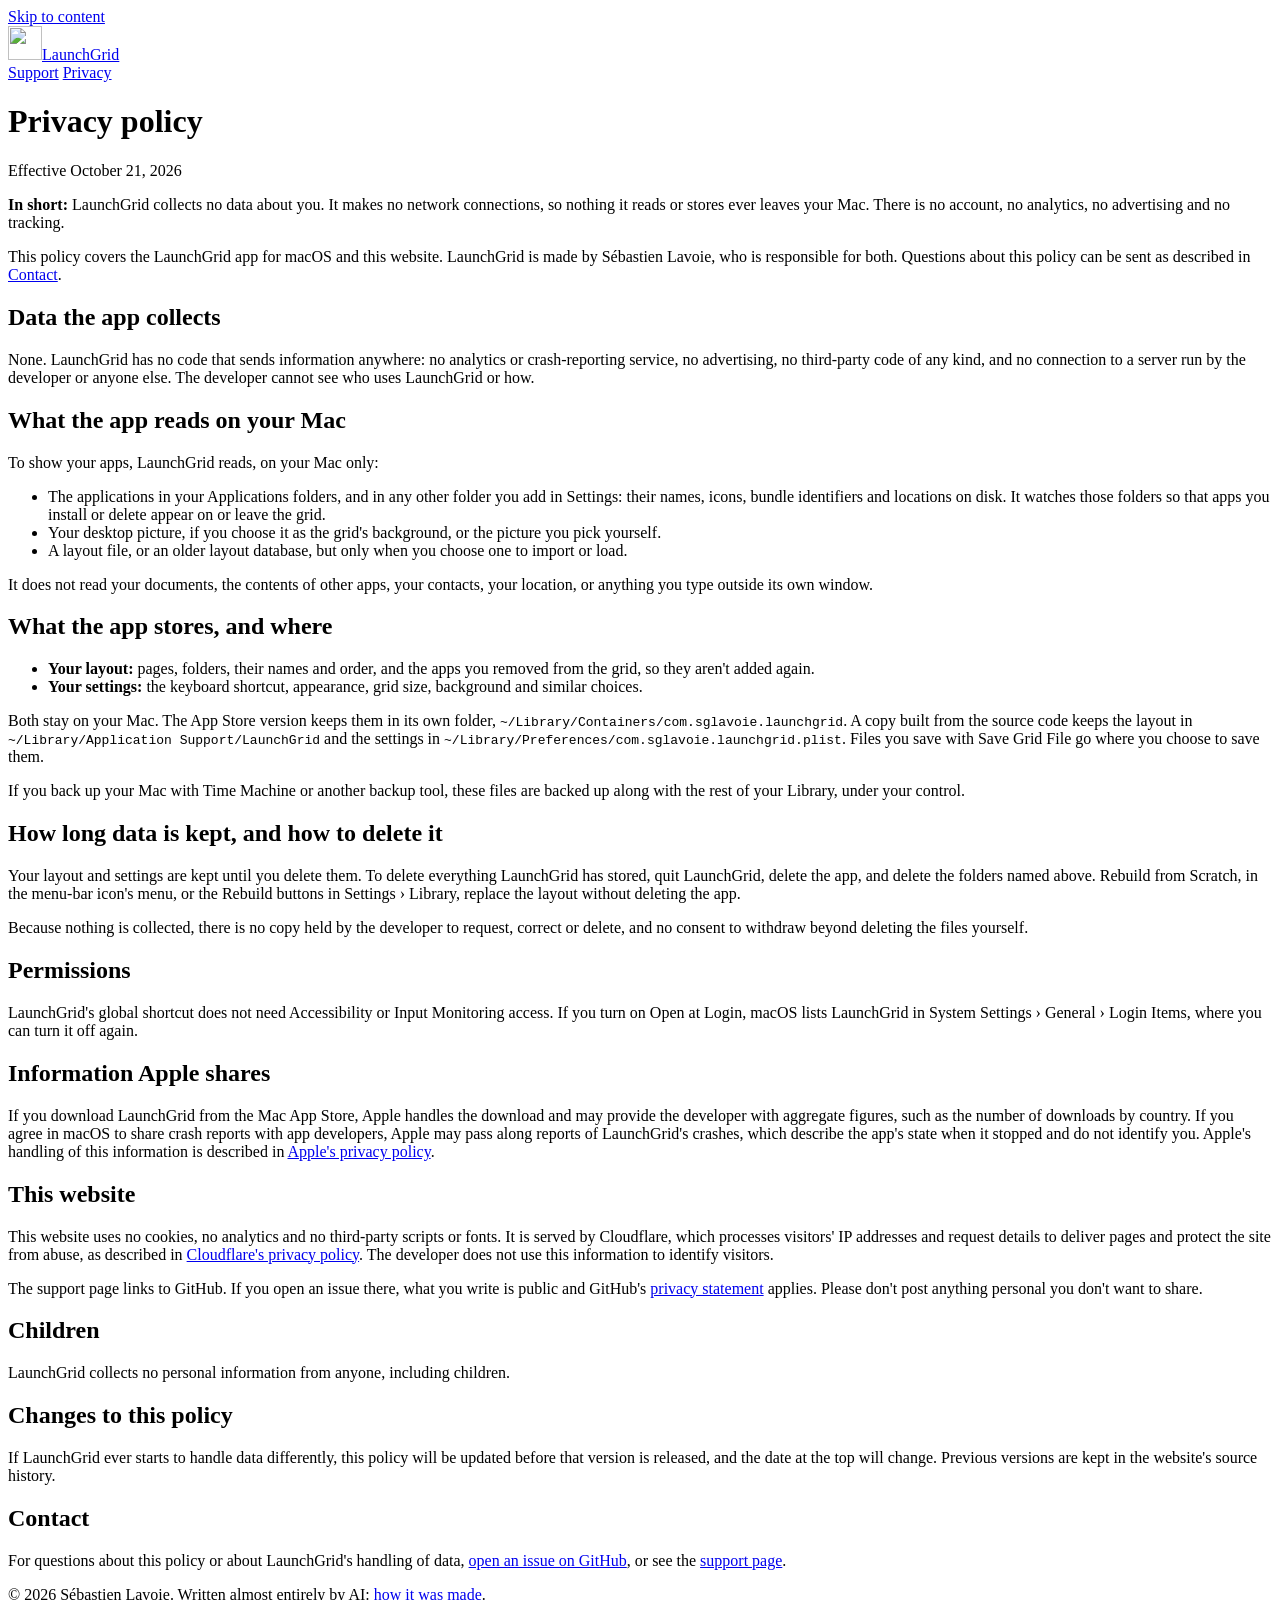
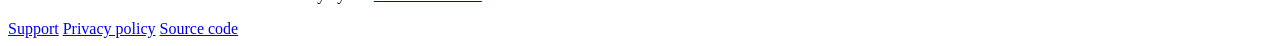
==== website/public/privacy/index.html @ fd035d3e "feat: add LaunchGrid website and Mac App Store groundwork Add a static website for launchgrid.sglavo" ====
<!doctype html>
<html lang="en">
<head>
    <meta charset="utf-8">
    <meta name="viewport" content="width=device-width, initial-scale=1">
    <title>Privacy policy: LaunchGrid</title>
    <meta name="description" content="LaunchGrid collects no data. This policy explains what the app reads on your Mac, where it stores your layout and settings, and how to delete them.">
    <link rel="canonical" href="https://launchgrid.sglavoie.com/privacy/">
    <meta name="theme-color" content="#29336b">
    <link rel="icon" href="/favicon.png" type="image/png">
    <link rel="apple-touch-icon" href="/apple-touch-icon.png">
    <link rel="stylesheet" href="/style.css">
</head>
<body>
<a class="skip" href="#main">Skip to content</a>
<header class="site-header">
    <div class="wrap">
        <a class="brand" href="/"><img src="/favicon.png" alt="" width="34" height="34">LaunchGrid</a>
        <nav class="site-nav" aria-label="Site">
            <a href="/support/">Support</a>
            <a href="/privacy/" aria-current="page">Privacy</a>
        </nav>
    </div>
</header>

<main id="main" class="doc">
    <div class="wrap">
        <h1>Privacy policy</h1>
        <p class="updated">Effective October 21, 2026</p>

        <div class="summary">
            <p><strong>In short:</strong> LaunchGrid collects no data about you. It makes no network connections, so nothing it reads or stores ever leaves your Mac. There is no account, no analytics, no advertising and no tracking.</p>
        </div>

        <p>This policy covers the LaunchGrid app for macOS and this website. LaunchGrid is made by Sébastien Lavoie, who is responsible for both. Questions about this policy can be sent as described in <a href="#contact">Contact</a>.</p>

        <h2>Data the app collects</h2>
        <p>None. LaunchGrid has no code that sends information anywhere: no analytics or crash-reporting service, no advertising, no third-party code of any kind, and no connection to a server run by the developer or anyone else. The developer cannot see who uses LaunchGrid or how.</p>

        <h2>What the app reads on your Mac</h2>
        <p>To show your apps, LaunchGrid reads, on your Mac only:</p>
        <ul>
            <li>The applications in your Applications folders, and in any other folder you add in Settings: their names, icons, bundle identifiers and locations on disk. It watches those folders so that apps you install or delete appear on or leave the grid.</li>
            <li>Your desktop picture, if you choose it as the grid's background, or the picture you pick yourself.</li>
            <li>A layout file, or an older layout database, but only when you choose one to import or load.</li>
        </ul>
        <p>It does not read your documents, the contents of other apps, your contacts, your location, or anything you type outside its own window.</p>

        <h2 id="what-the-app-stores">What the app stores, and where</h2>
        <ul>
            <li><strong>Your layout:</strong> pages, folders, their names and order, and the apps you removed from the grid, so they aren't added again.</li>
            <li><strong>Your settings:</strong> the keyboard shortcut, appearance, grid size, background and similar choices.</li>
        </ul>
        <p>Both stay on your Mac. The App Store version keeps them in its own folder, <code>~/Library/Containers/com.sglavoie.launchgrid</code>. A copy built from the source code keeps the layout in <code>~/Library/Application Support/LaunchGrid</code> and the settings in <code>~/Library/Preferences/com.sglavoie.launchgrid.plist</code>. Files you save with Save Grid File go where you choose to save them.</p>
        <p>If you back up your Mac with Time Machine or another backup tool, these files are backed up along with the rest of your Library, under your control.</p>

        <h2>How long data is kept, and how to delete it</h2>
        <p>Your layout and settings are kept until you delete them. To delete everything LaunchGrid has stored, quit LaunchGrid, delete the app, and delete the folders named above. Rebuild from Scratch, in the menu-bar icon's menu, or the Rebuild buttons in Settings › Library, replace the layout without deleting the app.</p>
        <p>Because nothing is collected, there is no copy held by the developer to request, correct or delete, and no consent to withdraw beyond deleting the files yourself.</p>

        <h2>Permissions</h2>
        <p>LaunchGrid's global shortcut does not need Accessibility or Input Monitoring access. If you turn on Open at Login, macOS lists LaunchGrid in System Settings › General › Login Items, where you can turn it off again.</p>

        <h2>Information Apple shares</h2>
        <p>If you download LaunchGrid from the Mac App Store, Apple handles the download and may provide the developer with aggregate figures, such as the number of downloads by country. If you agree in macOS to share crash reports with app developers, Apple may pass along reports of LaunchGrid's crashes, which describe the app's state when it stopped and do not identify you. Apple's handling of this information is described in <a href="https://www.apple.com/legal/privacy/">Apple's privacy policy</a>.</p>

        <h2>This website</h2>
        <p>This website uses no cookies, no analytics and no third-party scripts or fonts. It is served by Cloudflare, which processes visitors' IP addresses and request details to deliver pages and protect the site from abuse, as described in <a href="https://www.cloudflare.com/privacypolicy/">Cloudflare's privacy policy</a>. The developer does not use this information to identify visitors.</p>
        <p>The support page links to GitHub. If you open an issue there, what you write is public and GitHub's <a href="https://docs.github.com/site-policy/privacy-policies/github-general-privacy-statement">privacy statement</a> applies. Please don't post anything personal you don't want to share.</p>

        <h2>Children</h2>
        <p>LaunchGrid collects no personal information from anyone, including children.</p>

        <h2>Changes to this policy</h2>
        <p>If LaunchGrid ever starts to handle data differently, this policy will be updated before that version is released, and the date at the top will change. Previous versions are kept in the website's source history.</p>

        <h2 id="contact">Contact</h2>
        <p>For questions about this policy or about LaunchGrid's handling of data, <a href="https://github.com/sglavoie/LaunchGrid/issues/new">open an issue on GitHub</a>, or see the <a href="/support/">support page</a>.</p>
    </div>
</main>

<footer class="site-footer">
    <div class="wrap">
        <p>© 2026 Sébastien Lavoie. Written almost entirely by AI: <a href="/#made">how it was made</a>.</p>
        <nav aria-label="Footer">
            <a href="/support/">Support</a>
            <a href="/privacy/">Privacy policy</a>
            <a href="https://github.com/sglavoie/LaunchGrid">Source code</a>
        </nav>
    </div>
</footer>
</body>
</html>
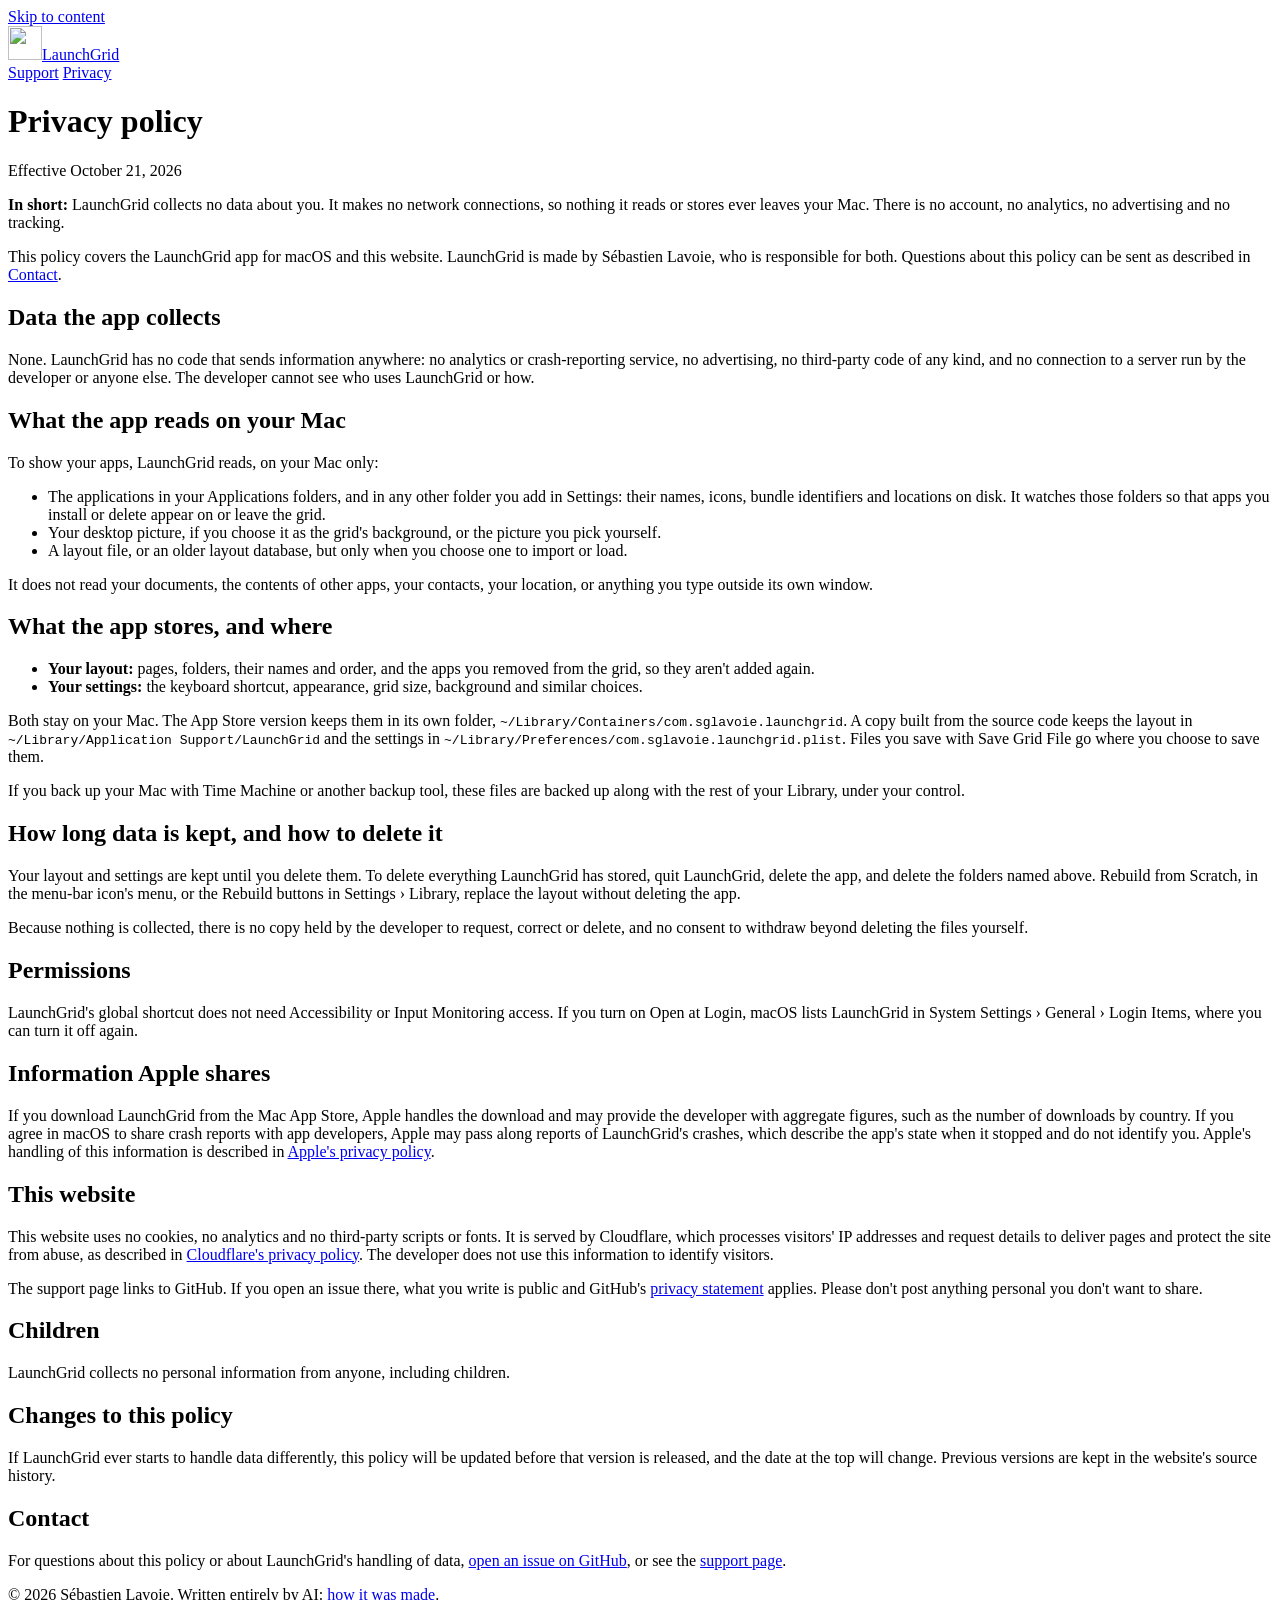
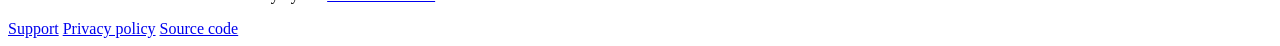
==== commit 71e05195: "feat: flash a linked section when the page can't scroll it into view Highlight the target section br" ====
--- a/website/public/privacy/index.html
+++ b/website/public/privacy/index.html
@@ -81,7 +81,7 @@
 
 <footer class="site-footer">
     <div class="wrap">
-        <p>© 2026 Sébastien Lavoie. Written almost entirely by AI: <a href="/#made">how it was made</a>.</p>
+        <p>© 2026 Sébastien Lavoie. Written entirely by AI: <a href="/#made">how it was made</a>.</p>
         <nav aria-label="Footer">
             <a href="/support/">Support</a>
             <a href="/privacy/">Privacy policy</a>
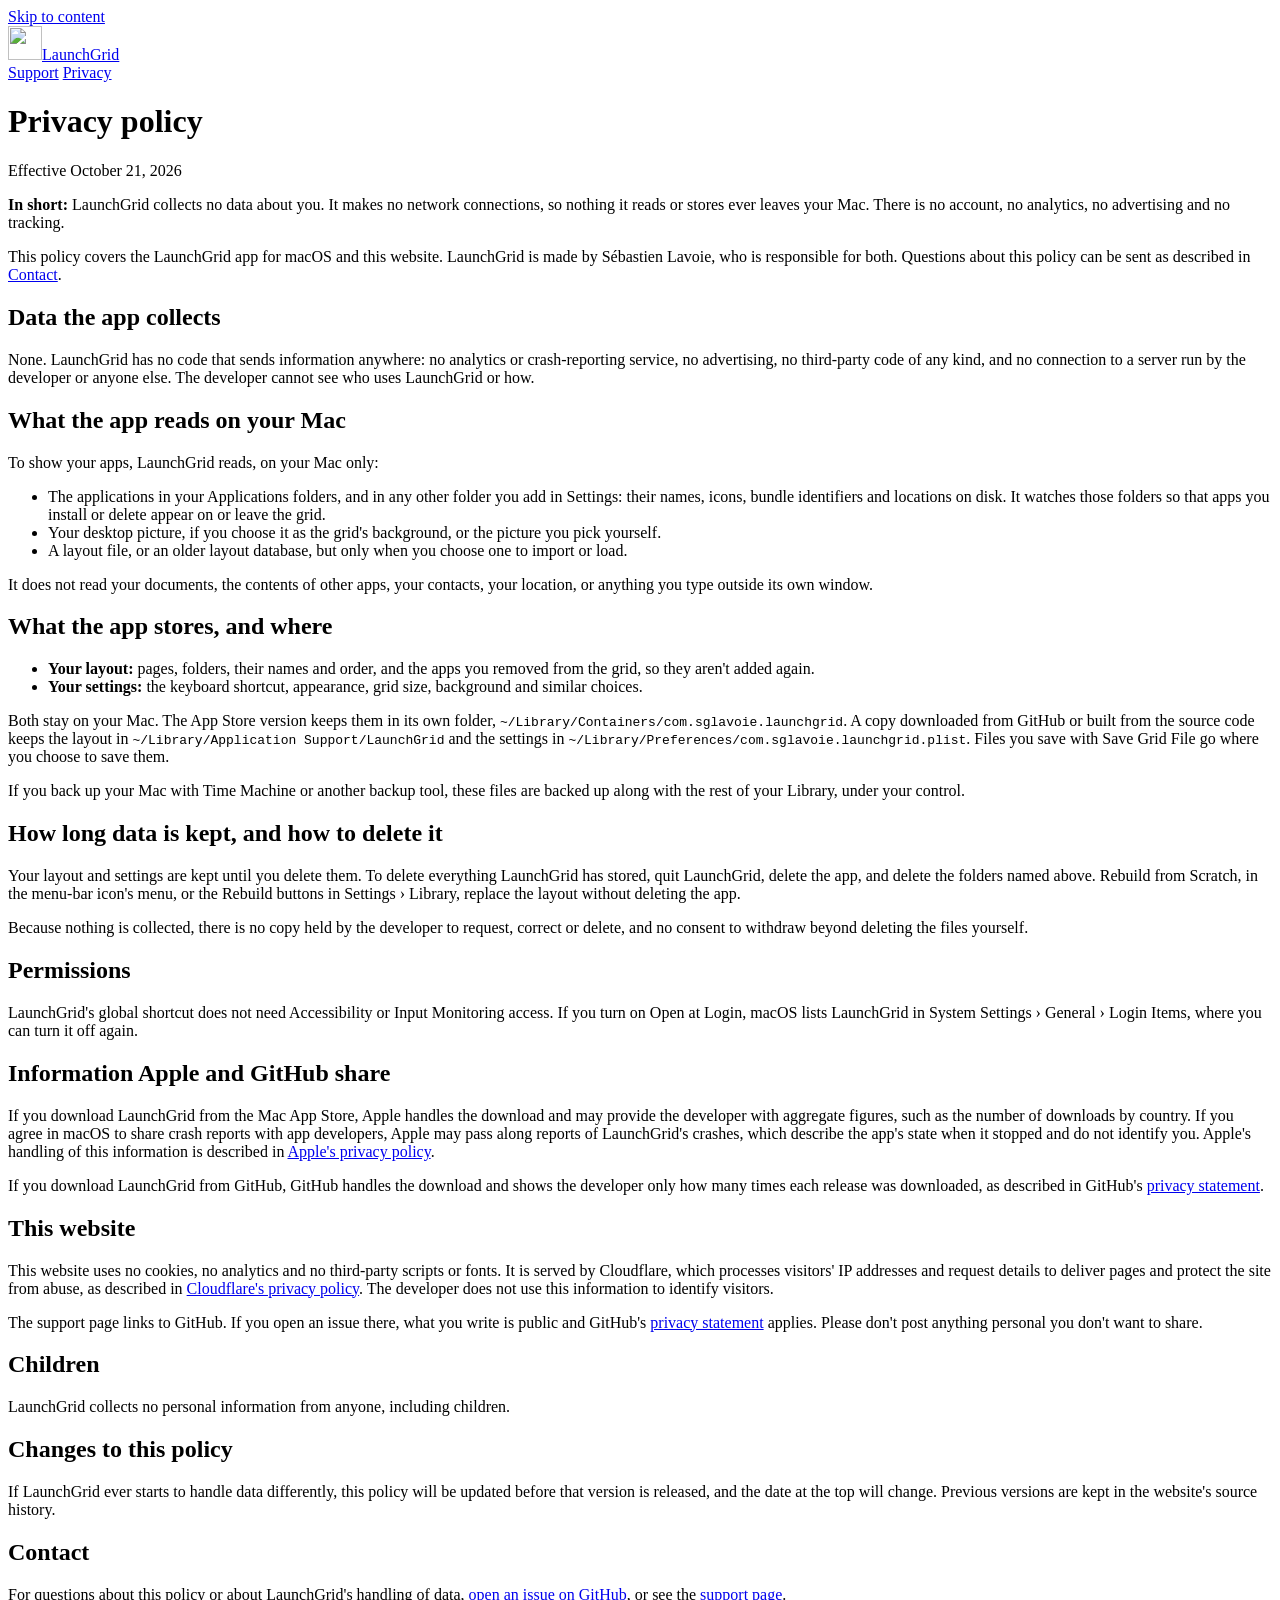
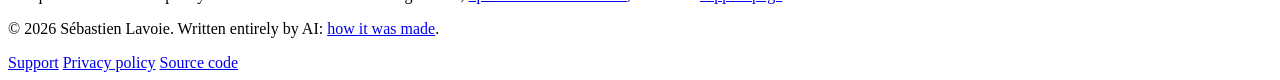
==== commit 60a9075f: "feat: ship a signed, notarised download through GitHub releases Add a release script that builds a u" ====
--- a/website/public/privacy/index.html
+++ b/website/public/privacy/index.html
@@ -51,7 +51,7 @@
             <li><strong>Your layout:</strong> pages, folders, their names and order, and the apps you removed from the grid, so they aren't added again.</li>
             <li><strong>Your settings:</strong> the keyboard shortcut, appearance, grid size, background and similar choices.</li>
         </ul>
-        <p>Both stay on your Mac. The App Store version keeps them in its own folder, <code>~/Library/Containers/com.sglavoie.launchgrid</code>. A copy built from the source code keeps the layout in <code>~/Library/Application Support/LaunchGrid</code> and the settings in <code>~/Library/Preferences/com.sglavoie.launchgrid.plist</code>. Files you save with Save Grid File go where you choose to save them.</p>
+        <p>Both stay on your Mac. The App Store version keeps them in its own folder, <code>~/Library/Containers/com.sglavoie.launchgrid</code>. A copy downloaded from GitHub or built from the source code keeps the layout in <code>~/Library/Application Support/LaunchGrid</code> and the settings in <code>~/Library/Preferences/com.sglavoie.launchgrid.plist</code>. Files you save with Save Grid File go where you choose to save them.</p>
         <p>If you back up your Mac with Time Machine or another backup tool, these files are backed up along with the rest of your Library, under your control.</p>
 
         <h2>How long data is kept, and how to delete it</h2>
@@ -61,8 +61,9 @@
         <h2>Permissions</h2>
         <p>LaunchGrid's global shortcut does not need Accessibility or Input Monitoring access. If you turn on Open at Login, macOS lists LaunchGrid in System Settings › General › Login Items, where you can turn it off again.</p>
 
-        <h2>Information Apple shares</h2>
+        <h2>Information Apple and GitHub share</h2>
         <p>If you download LaunchGrid from the Mac App Store, Apple handles the download and may provide the developer with aggregate figures, such as the number of downloads by country. If you agree in macOS to share crash reports with app developers, Apple may pass along reports of LaunchGrid's crashes, which describe the app's state when it stopped and do not identify you. Apple's handling of this information is described in <a href="https://www.apple.com/legal/privacy/">Apple's privacy policy</a>.</p>
+        <p>If you download LaunchGrid from GitHub, GitHub handles the download and shows the developer only how many times each release was downloaded, as described in GitHub's <a href="https://docs.github.com/site-policy/privacy-policies/github-general-privacy-statement">privacy statement</a>.</p>
 
         <h2>This website</h2>
         <p>This website uses no cookies, no analytics and no third-party scripts or fonts. It is served by Cloudflare, which processes visitors' IP addresses and request details to deliver pages and protect the site from abuse, as described in <a href="https://www.cloudflare.com/privacypolicy/">Cloudflare's privacy policy</a>. The developer does not use this information to identify visitors.</p>
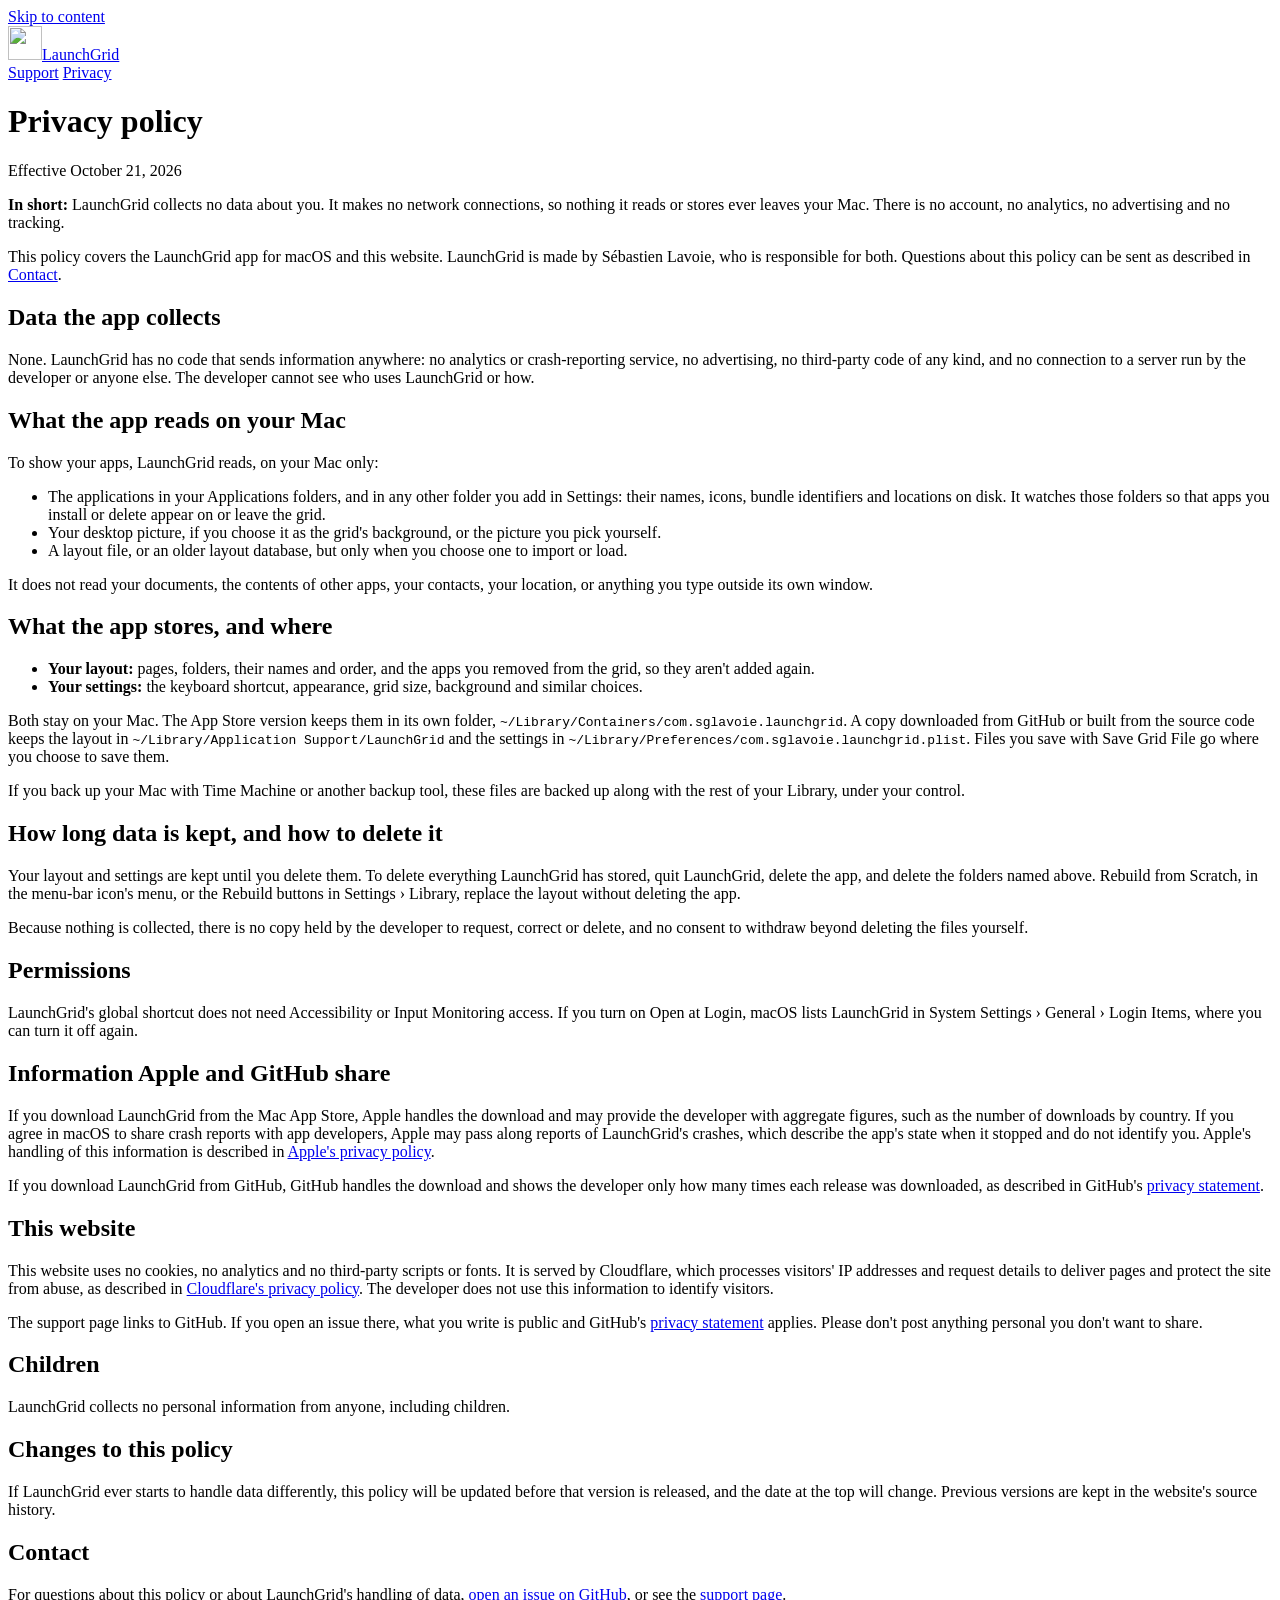
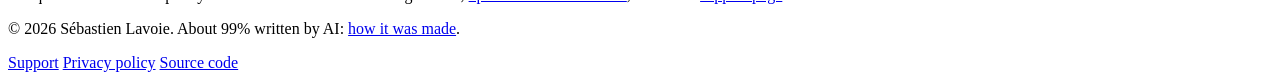
==== commit 285029eb: "fix: make saves durable and fix import, search and exclusion edge cases Fix several correctness prob" ====
--- a/website/public/privacy/index.html
+++ b/website/public/privacy/index.html
@@ -6,6 +6,10 @@
     <title>Privacy policy: LaunchGrid</title>
     <meta name="description" content="LaunchGrid collects no data. This policy explains what the app reads on your Mac, where it stores your layout and settings, and how to delete them.">
     <link rel="canonical" href="https://launchgrid.sglavoie.com/privacy/">
+    <meta property="og:title" content="Privacy policy: LaunchGrid">
+    <meta property="og:description" content="LaunchGrid collects no data: what the app reads on your Mac, where it stores your layout and settings, and how to delete them.">
+    <meta property="og:url" content="https://launchgrid.sglavoie.com/privacy/">
+    <meta property="og:type" content="website">
     <meta name="theme-color" content="#29336b">
     <link rel="icon" href="/favicon.png" type="image/png">
     <link rel="apple-touch-icon" href="/apple-touch-icon.png">
@@ -82,7 +86,7 @@
 
 <footer class="site-footer">
     <div class="wrap">
-        <p>© 2026 Sébastien Lavoie. Written entirely by AI: <a href="/#made">how it was made</a>.</p>
+        <p>© 2026 Sébastien Lavoie. About 99% written by AI: <a href="/#made">how it was made</a>.</p>
         <nav aria-label="Footer">
             <a href="/support/">Support</a>
             <a href="/privacy/">Privacy policy</a>
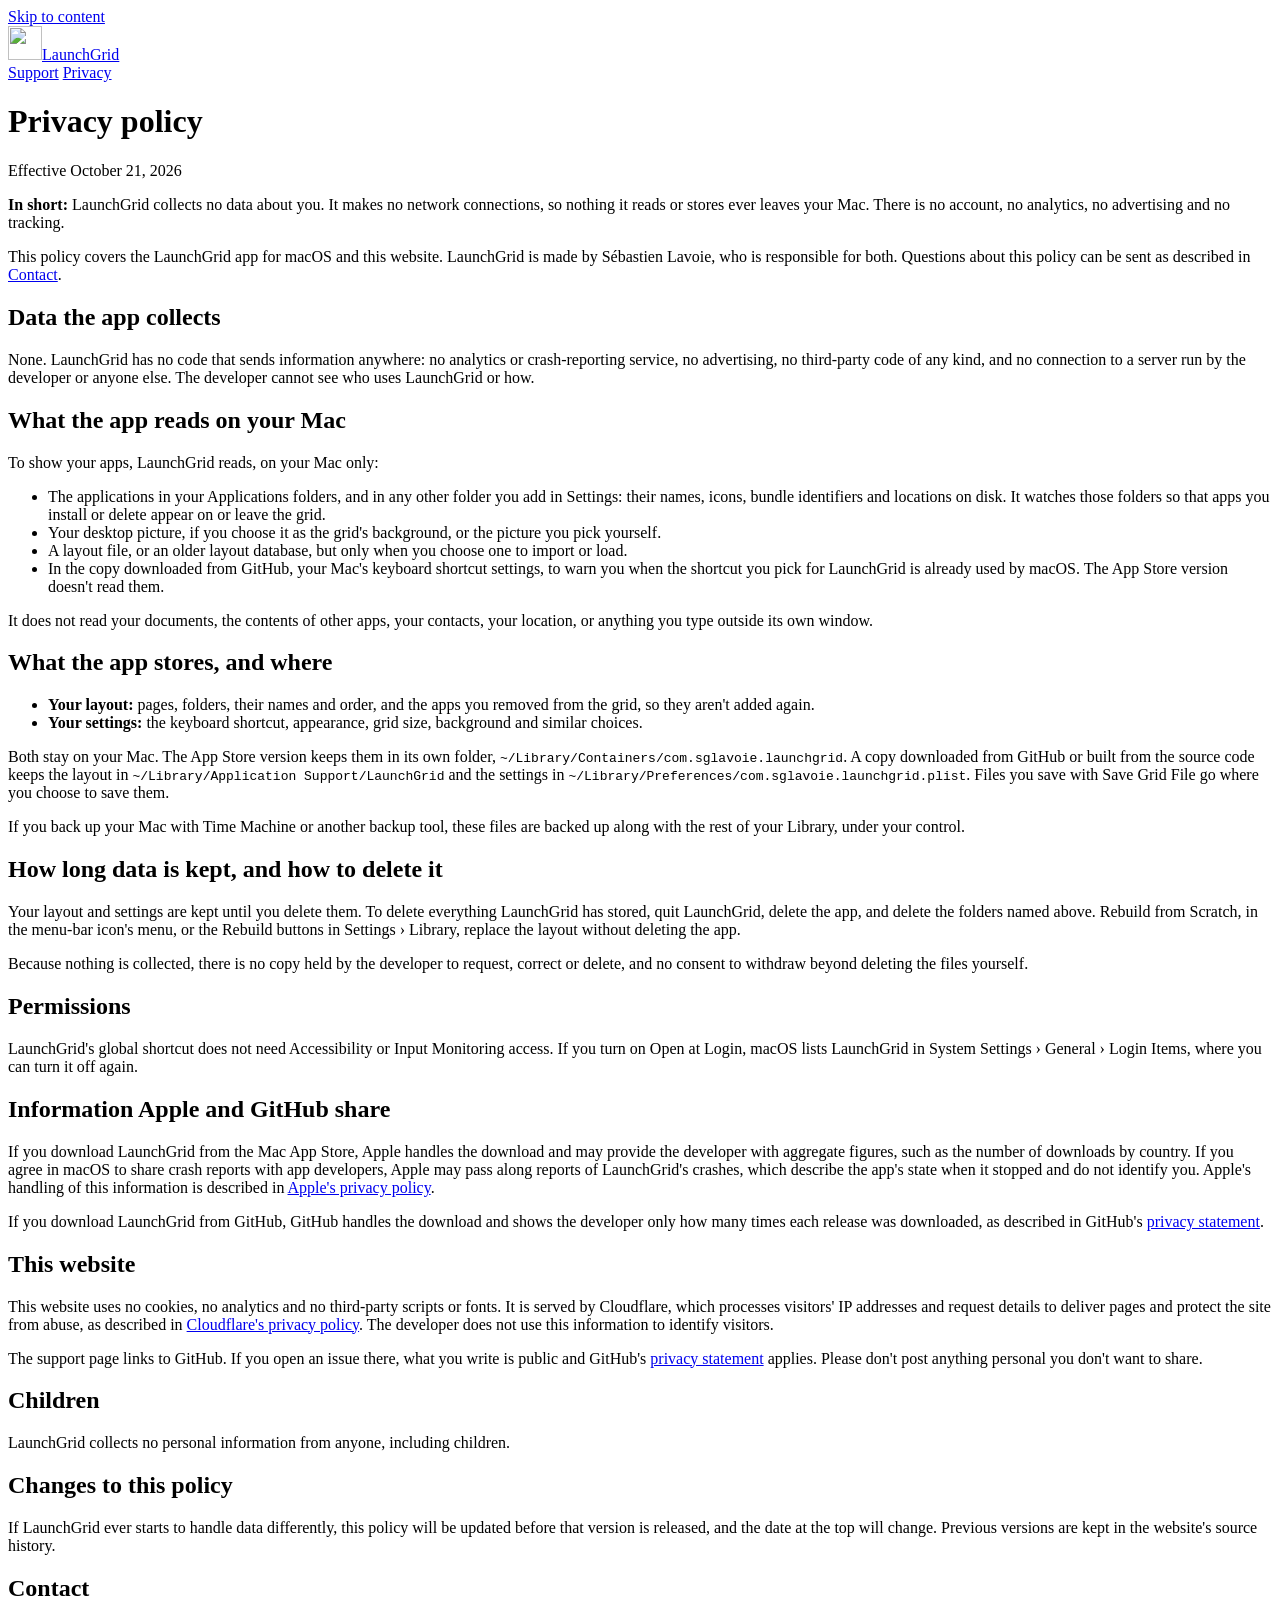
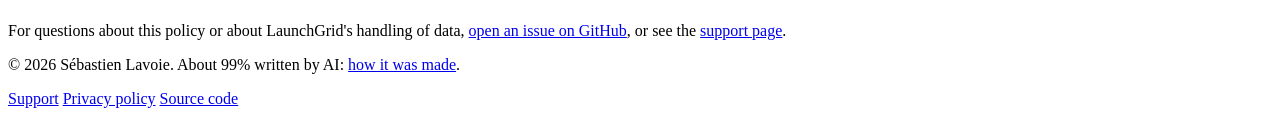
==== commit ec622341: "feat: reveal results in edit mode and fix save, drag and scan issues Add ways to find and arrange ap" ====
--- a/website/public/privacy/index.html
+++ b/website/public/privacy/index.html
@@ -47,6 +47,7 @@
             <li>The applications in your Applications folders, and in any other folder you add in Settings: their names, icons, bundle identifiers and locations on disk. It watches those folders so that apps you install or delete appear on or leave the grid.</li>
             <li>Your desktop picture, if you choose it as the grid's background, or the picture you pick yourself.</li>
             <li>A layout file, or an older layout database, but only when you choose one to import or load.</li>
+            <li>In the copy downloaded from GitHub, your Mac's keyboard shortcut settings, to warn you when the shortcut you pick for LaunchGrid is already used by macOS. The App Store version doesn't read them.</li>
         </ul>
         <p>It does not read your documents, the contents of other apps, your contacts, your location, or anything you type outside its own window.</p>
 
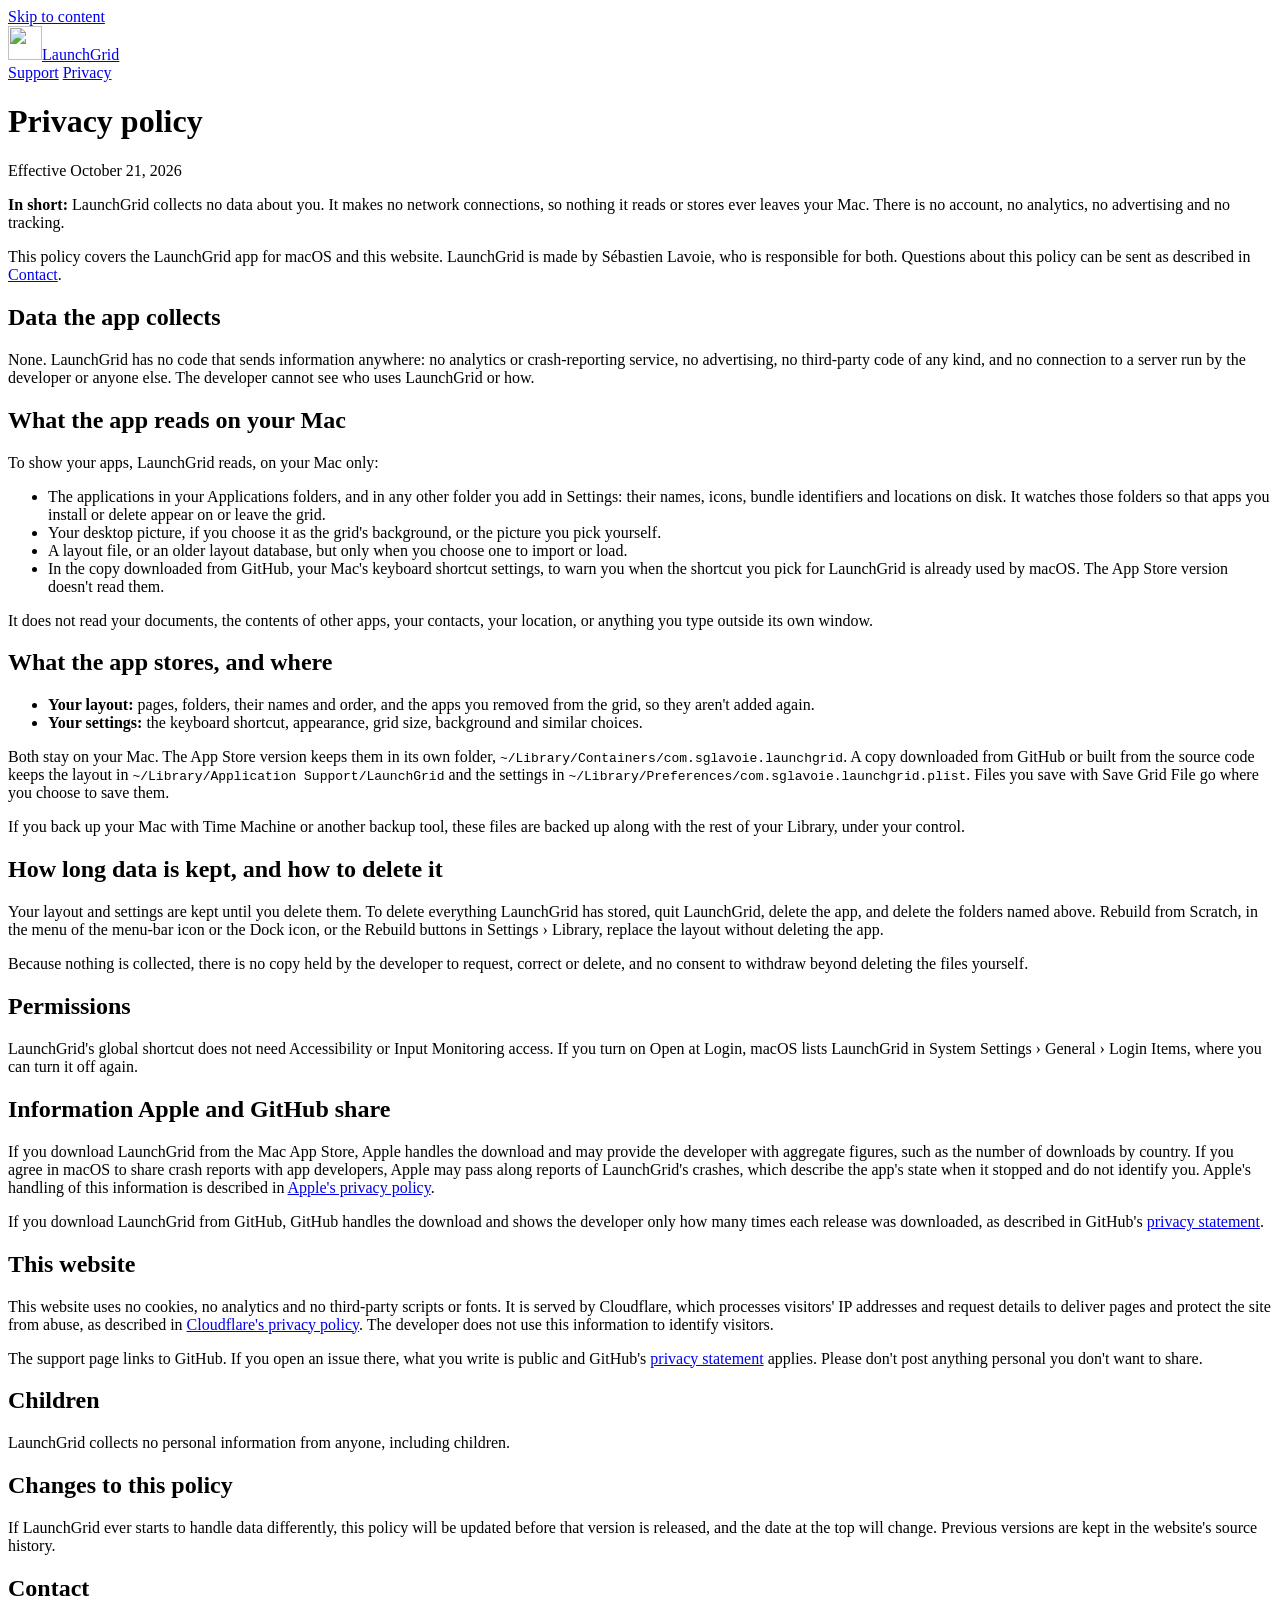
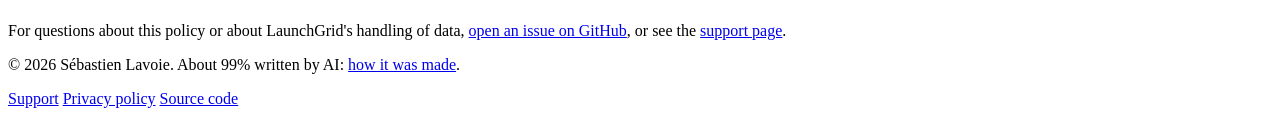
==== commit 26e41ffd: "fix: polish first scan, saves, search scripts, selection and menus Wait for the first scan before la" ====
--- a/website/public/privacy/index.html
+++ b/website/public/privacy/index.html
@@ -10,7 +10,11 @@
     <meta property="og:description" content="LaunchGrid collects no data: what the app reads on your Mac, where it stores your layout and settings, and how to delete them.">
     <meta property="og:url" content="https://launchgrid.sglavoie.com/privacy/">
     <meta property="og:type" content="website">
-    <meta name="theme-color" content="#29336b">
+    <meta property="og:image" content="https://launchgrid.sglavoie.com/icon.png">
+    <meta property="og:image:alt" content="The LaunchGrid app icon">
+    <meta name="twitter:card" content="summary">
+    <meta name="theme-color" media="(prefers-color-scheme: light)" content="#29336b">
+    <meta name="theme-color" media="(prefers-color-scheme: dark)" content="#12152e">
     <link rel="icon" href="/favicon.png" type="image/png">
     <link rel="apple-touch-icon" href="/apple-touch-icon.png">
     <link rel="stylesheet" href="/style.css">
@@ -60,7 +64,7 @@
         <p>If you back up your Mac with Time Machine or another backup tool, these files are backed up along with the rest of your Library, under your control.</p>
 
         <h2>How long data is kept, and how to delete it</h2>
-        <p>Your layout and settings are kept until you delete them. To delete everything LaunchGrid has stored, quit LaunchGrid, delete the app, and delete the folders named above. Rebuild from Scratch, in the menu-bar icon's menu, or the Rebuild buttons in Settings › Library, replace the layout without deleting the app.</p>
+        <p>Your layout and settings are kept until you delete them. To delete everything LaunchGrid has stored, quit LaunchGrid, delete the app, and delete the folders named above. Rebuild from Scratch, in the menu of the menu-bar icon or the Dock icon, or the Rebuild buttons in Settings › Library, replace the layout without deleting the app.</p>
         <p>Because nothing is collected, there is no copy held by the developer to request, correct or delete, and no consent to withdraw beyond deleting the files yourself.</p>
 
         <h2>Permissions</h2>
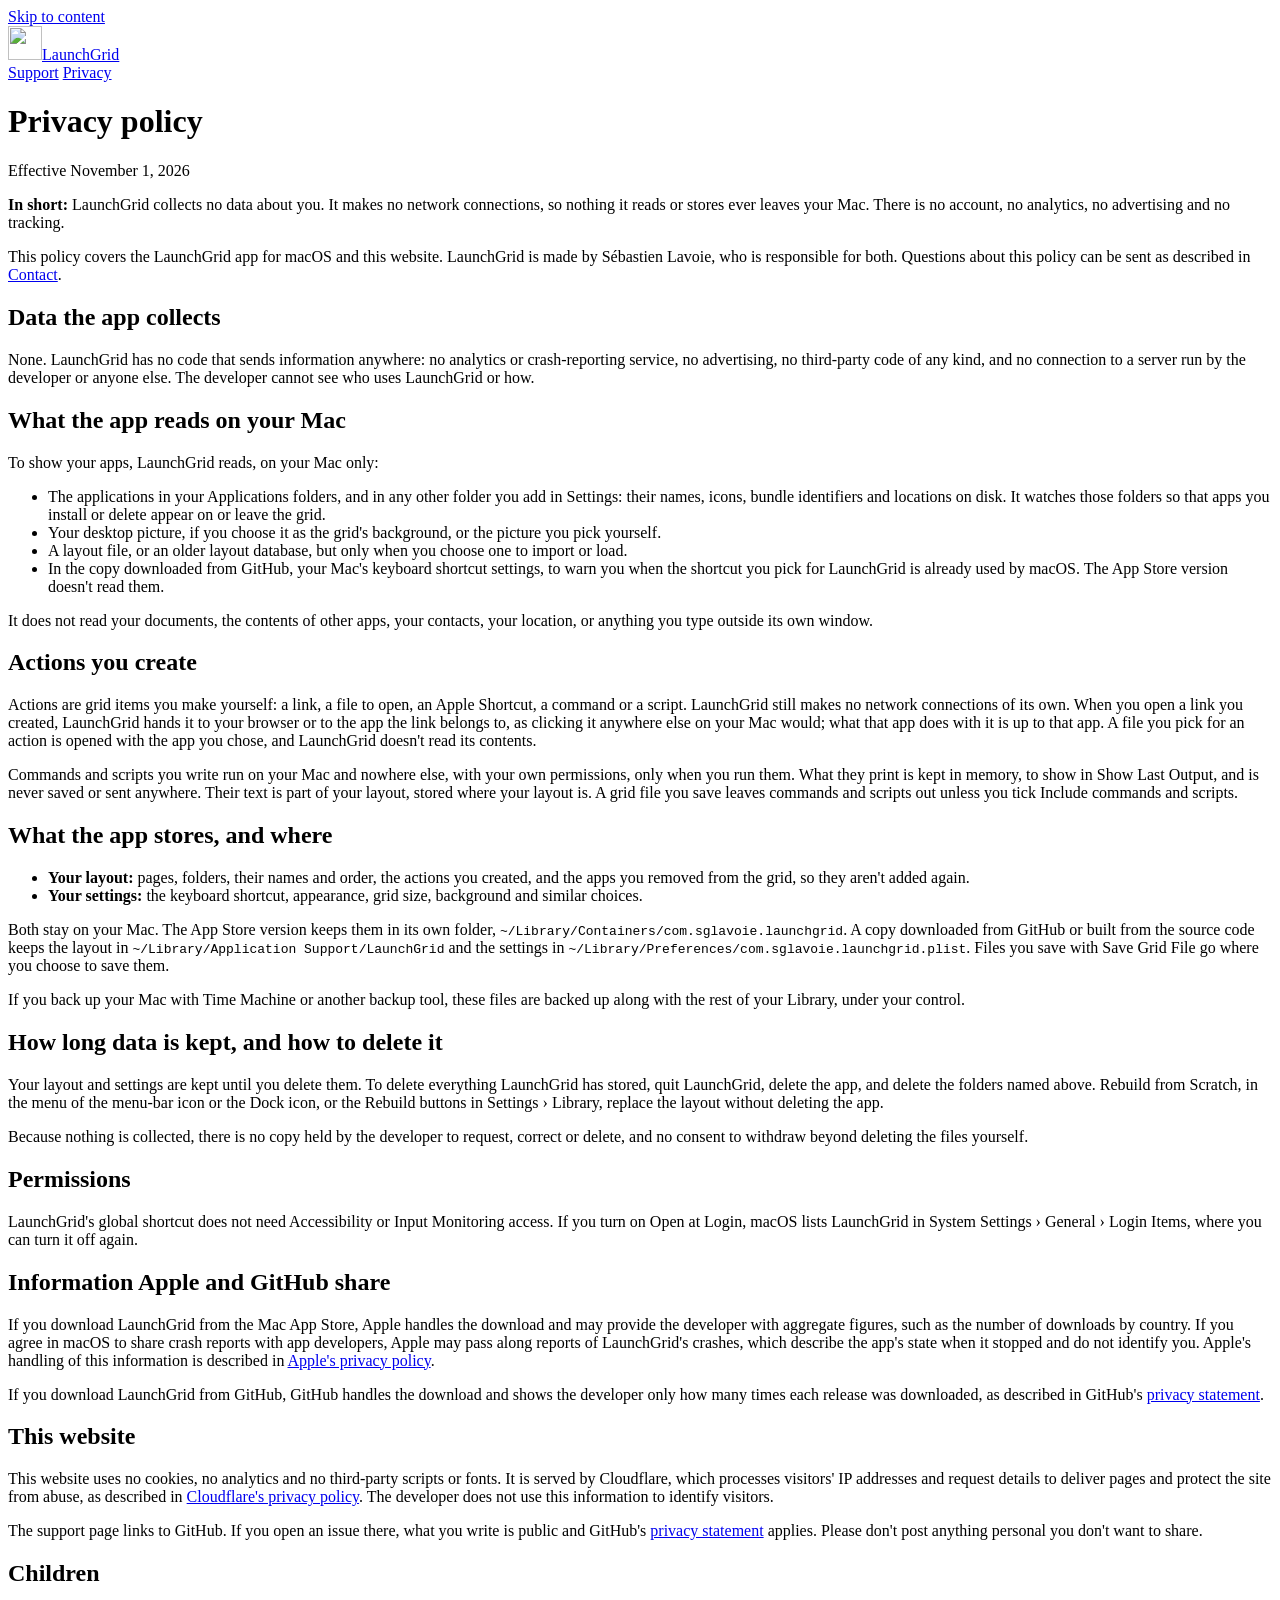
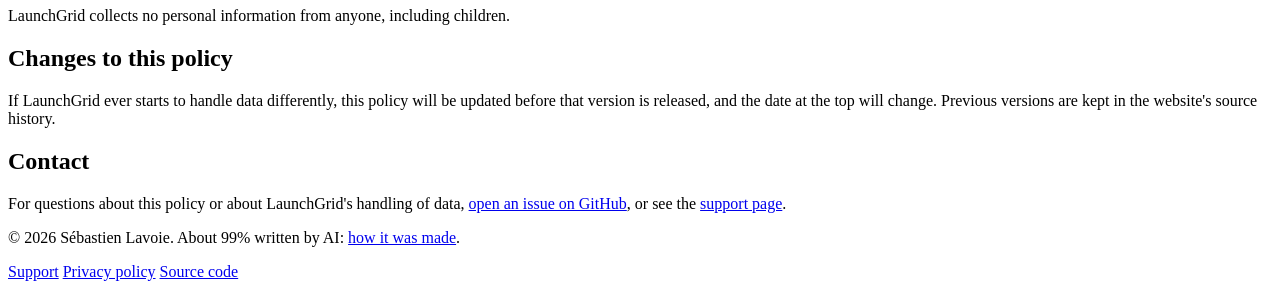
==== commit 53773493: "feat: review actions from opened grid files before they run A shared grid file can contain actions, " ====
--- a/website/public/privacy/index.html
+++ b/website/public/privacy/index.html
@@ -34,7 +34,7 @@
 <main id="main" class="doc">
     <div class="wrap">
         <h1>Privacy policy</h1>
-        <p class="updated">Effective October 21, 2026</p>
+        <p class="updated">Effective November 1, 2026</p>
 
         <div class="summary">
             <p><strong>In short:</strong> LaunchGrid collects no data about you. It makes no network connections, so nothing it reads or stores ever leaves your Mac. There is no account, no analytics, no advertising and no tracking.</p>
@@ -55,9 +55,13 @@
         </ul>
         <p>It does not read your documents, the contents of other apps, your contacts, your location, or anything you type outside its own window.</p>
 
+        <h2 id="actions">Actions you create</h2>
+        <p>Actions are grid items you make yourself: a link, a file to open, an Apple Shortcut, a command or a script. LaunchGrid still makes no network connections of its own. When you open a link you created, LaunchGrid hands it to your browser or to the app the link belongs to, as clicking it anywhere else on your Mac would; what that app does with it is up to that app. A file you pick for an action is opened with the app you chose, and LaunchGrid doesn't read its contents.</p>
+        <p>Commands and scripts you write run on your Mac and nowhere else, with your own permissions, only when you run them. What they print is kept in memory, to show in Show Last Output, and is never saved or sent anywhere. Their text is part of your layout, stored where your layout is. A grid file you save leaves commands and scripts out unless you tick Include commands and scripts.</p>
+
         <h2 id="what-the-app-stores">What the app stores, and where</h2>
         <ul>
-            <li><strong>Your layout:</strong> pages, folders, their names and order, and the apps you removed from the grid, so they aren't added again.</li>
+            <li><strong>Your layout:</strong> pages, folders, their names and order, the actions you created, and the apps you removed from the grid, so they aren't added again.</li>
             <li><strong>Your settings:</strong> the keyboard shortcut, appearance, grid size, background and similar choices.</li>
         </ul>
         <p>Both stay on your Mac. The App Store version keeps them in its own folder, <code>~/Library/Containers/com.sglavoie.launchgrid</code>. A copy downloaded from GitHub or built from the source code keeps the layout in <code>~/Library/Application Support/LaunchGrid</code> and the settings in <code>~/Library/Preferences/com.sglavoie.launchgrid.plist</code>. Files you save with Save Grid File go where you choose to save them.</p>
